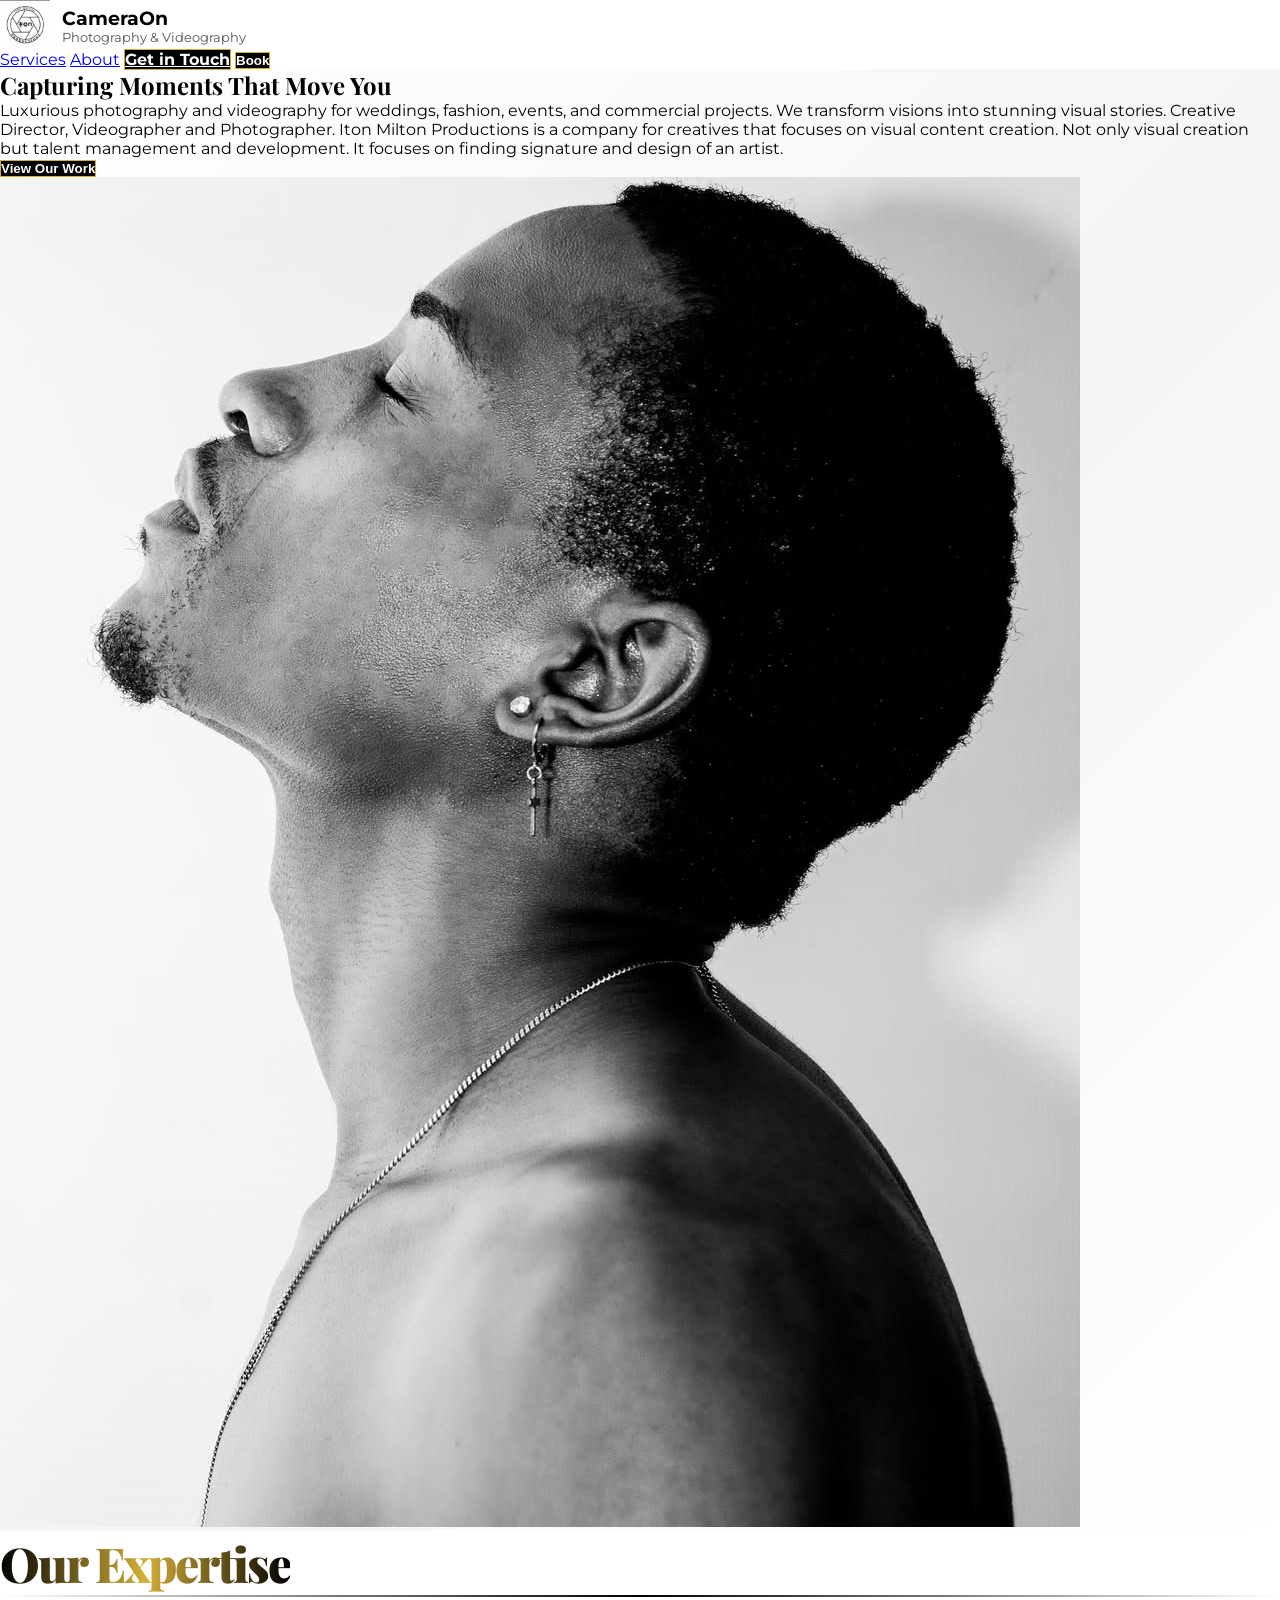
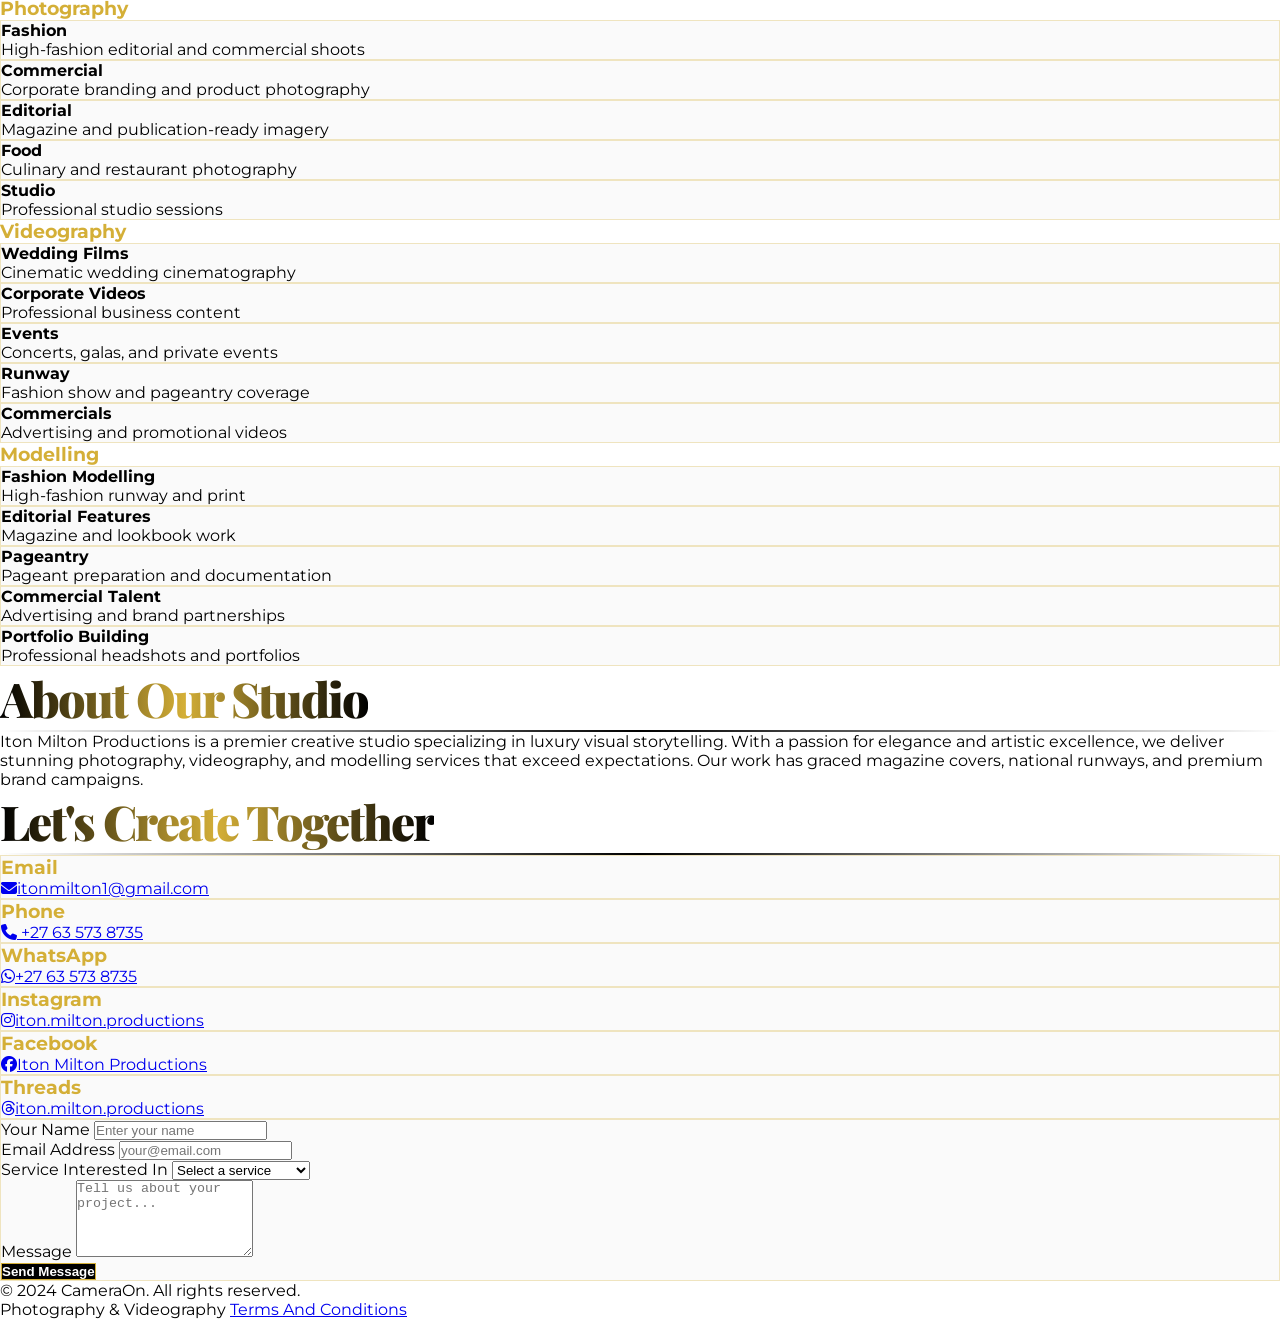
==== index.html @ 228bc928 "Initial frontend-only commit" ====
<!doctype html>
<html lang="en" class="h-full">
<head>
    <meta charset="UTF-8">
    <meta name="viewport" content="width=device-width, initial-scale=1.0">
    <title>CameraOn</title>
    <link rel="icon" href="branding/logo.jpg" type="image/x-icon">
    <script src="https://cdn.tailwindcss.com/3.4.17"></script>
    <script src="/_sdk/element_sdk.js"></script>
    <link href="https://fonts.googleapis.com/css2?family=Playfair+Display:wght@700;900&amp;family=Montserrat:wght@300;400;600;700&amp;display=swap" rel="stylesheet">
    <link rel="stylesheet" href="https://cdnjs.cloudflare.com/ajax/libs/font-awesome/6.5.0/css/all.min.css">
    <link rel="stylesheet" href="styles/itonStyle.css">
    <script src="/_sdk/data_sdk.js" type="text/javascript"></script>
    <script src="https://cdn.emailjs.com/dist/email.min.js"></script>
    <script>
        (function(){
            emailjs.init("XhHowfTLrk1LFshwd");
        })();
    </script>
</head>
<body class="h-full">
<div class="w-full h-full overflow-auto"><!-- Navigation -->
    <nav class="fixed top-0 left-0 right-0 z-50 bg-white bg-opacity-95 backdrop-blur-md border-b border-gray-200">
        <div class="max-w-7xl mx-auto px-4 sm:px-6 lg:px-8 py-4 flex justify-between items-center">
            <div class="flex items-center gap-3"><img src="https://lookaside.fbsbx.com/lookaside/crawler/instagram/iton.milton.productions/profile_pic.jpg" alt="Iton Milton Productions Logo" class="w-12 h-12 rounded-lg object-cover" onerror="console.error('Logo failed to load:', this.src); this.style.display='none';">
                <div class="logo-container">
                    <img src="branding/logo.jpg" alt="Company Logo">
                    <div class="logo-text">
                        <h1>CameraOn</h1>
                        <p>Photography &amp; Videography</p>
                    </div>
                </div>
            </div>
            <div class="flex gap-8 items-center"><a href="#services" class="nav-link hidden md:inline text-sm text-black">Services</a> <a href="#about" class="nav-link hidden md:inline text-sm text-black">About</a> <a href="#contact" class="btn-primary px-6 py-2 rounded-lg text-sm">Get in Touch</a> <button class="btn-primary px-6 py-2 rounded-lg text-sm" onclick="reqBookingPage()">Book</button>
            </div>
        </div>
    </nav><!-- Hero Section -->
    <section class="w-full hero-gradient pt-32 pb-20 px-4">
        <div class="max-w-6xl mx-auto">
            <div class="grid md:grid-cols-2 gap-12 items-center">
                <div class="space-y-8 animate-in">
                    <h1 id="hero-heading" class="text-5xl md:text-6xl font-black leading-tight text-black" style="font-family: 'Playfair Display', serif;">Capturing Moments That Move You</h1>
                    <p id="hero-subheading" class="text-lg text-gray-700 leading-relaxed">Luxurious photography and videography for weddings, fashion, events, and commercial projects. We transform visions into stunning visual stories. Creative Director, Videographer and Photographer. Iton Milton Productions is a company for creatives that focuses on visual content creation. Not only visual creation but talent management and development. It focuses on finding signature and design of an artist.</p><button id="cta-button" class="btn-primary px-8 py-4 rounded-lg font-bold text-lg inline-block"> View Our Work </button>
                </div>
                <div class="hidden md:block space-y-4">
                    <img src="branding/brand-photo.jpg" alt="Company Logo" width="auto" height="auto">
                </div>
            </div>
        </div>
    </section><!-- Services Section -->
    <section id="services" class="w-full py-24 px-4 bg-black border-t border-gray-900">
        <div class="max-w-6xl mx-auto">
            <div class="text-center mb-16">
                <h2 id="services-title" class="section-title mb-6">Our Expertise</h2>
                <div class="divider max-w-xs mx-auto"></div>
            </div>
            <div class="grid md:grid-cols-3 gap-6 mb-8"><!-- Photography Column -->
                <div class="space-y-4">
                    <h3 class="text-2xl font-bold mb-6" style="color: #d4af37;">Photography</h3>
                    <div class="service-card p-6 rounded-lg">
                        <h4 class="font-bold mb-2">Fashion</h4>
                        <p class="text-sm text-gray-400">High-fashion editorial and commercial shoots</p>
                    </div>
                    <div class="service-card p-6 rounded-lg">
                        <h4 class="font-bold mb-2">Commercial</h4>
                        <p class="text-sm text-gray-400">Corporate branding and product photography</p>
                    </div>
                    <div class="service-card p-6 rounded-lg">
                        <h4 class="font-bold mb-2">Editorial</h4>
                        <p class="text-sm text-gray-400">Magazine and publication-ready imagery</p>
                    </div>
                    <div class="service-card p-6 rounded-lg">
                        <h4 class="font-bold mb-2">Food</h4>
                        <p class="text-sm text-gray-400">Culinary and restaurant photography</p>
                    </div>
                    <div class="service-card p-6 rounded-lg">
                        <h4 class="font-bold mb-2">Studio</h4>
                        <p class="text-sm text-gray-400">Professional studio sessions</p>
                    </div>
                </div><!-- Videography Column -->
                <div class="space-y-4">
                    <h3 class="text-2xl font-bold mb-6" style="color: #d4af37;">Videography</h3>
                    <div class="service-card p-6 rounded-lg">
                        <h4 class="font-bold mb-2">Wedding Films</h4>
                        <p class="text-sm text-gray-400">Cinematic wedding cinematography</p>
                    </div>
                    <div class="service-card p-6 rounded-lg">
                        <h4 class="font-bold mb-2">Corporate Videos</h4>
                        <p class="text-sm text-gray-400">Professional business content</p>
                    </div>
                    <div class="service-card p-6 rounded-lg">
                        <h4 class="font-bold mb-2">Events</h4>
                        <p class="text-sm text-gray-400">Concerts, galas, and private events</p>
                    </div>
                    <div class="service-card p-6 rounded-lg">
                        <h4 class="font-bold mb-2">Runway</h4>
                        <p class="text-sm text-gray-400">Fashion show and pageantry coverage</p>
                    </div>
                    <div class="service-card p-6 rounded-lg">
                        <h4 class="font-bold mb-2">Commercials</h4>
                        <p class="text-sm text-gray-400">Advertising and promotional videos</p>
                    </div>
                </div><!-- Modelling & More Column -->
                <div class="space-y-4">
                    <h3 class="text-2xl font-bold mb-6" style="color: #d4af37;">Modelling</h3>
                    <div class="service-card p-6 rounded-lg">
                        <h4 class="font-bold mb-2">Fashion Modelling</h4>
                        <p class="text-sm text-gray-400">High-fashion runway and print</p>
                    </div>
                    <div class="service-card p-6 rounded-lg">
                        <h4 class="font-bold mb-2">Editorial Features</h4>
                        <p class="text-sm text-gray-400">Magazine and lookbook work</p>
                    </div>
                    <div class="service-card p-6 rounded-lg">
                        <h4 class="font-bold mb-2">Pageantry</h4>
                        <p class="text-sm text-gray-400">Pageant preparation and documentation</p>
                    </div>
                    <div class="service-card p-6 rounded-lg">
                        <h4 class="font-bold mb-2">Commercial Talent</h4>
                        <p class="text-sm text-gray-400">Advertising and brand partnerships</p>
                    </div>
                    <div class="service-card p-6 rounded-lg">
                        <h4 class="font-bold mb-2">Portfolio Building</h4>
                        <p class="text-sm text-gray-400">Professional headshots and portfolios</p>
                    </div>
                </div>
            </div>
        </div>
    </section><!-- About Section -->
    <section id="about" class="w-full py-24 px-4 bg-gradient-to-b from-black to-gray-950 border-t border-gray-900">
        <div class="max-w-4xl mx-auto">
            <div class="text-center mb-12">
                <h2 id="about-title" class="section-title mb-6">About Our Studio</h2>
                <div class="divider max-w-xs mx-auto"></div>
            </div>
            <p id="about-description" class="text-lg text-gray-300 leading-relaxed text-center">Iton Milton Productions is a premier creative studio specializing in luxury visual storytelling. With a passion for elegance and artistic excellence, we deliver stunning photography, videography, and modelling services that exceed expectations. Our work has graced magazine covers, national runways, and premium brand campaigns.</p>
        </div>
    </section>
    <section id="contact" class="w-full py-24 px-4 bg-black border-t border-gray-900">
        <div class="max-w-4xl mx-auto">
            <div class="text-center mb-12">
                <h2 class="section-title mb-6">Let's Create Together</h2>
                <div class="divider max-w-xs mx-auto"></div>
            </div>
            <div class="grid md:grid-cols-2 gap-8 mb-12">
                <div class="service-card p-8 rounded-lg text-center">
                    <h3 class="text-2xl font-bold mb-4" style="color: #d4af37;">Email</h3>
                    <a id="contact-email" href="mailto:itonmilton1@gmail.com" target="_blank" class="text-gray-300 hover:gold-accent transition">
                        <i class="fa-solid fa-envelope mr-2"></i>itonmilton1@gmail.com </a>
                </div>
                <div class="service-card p-8 contact-links rounded-lg text-center">
                    <h3 class="text-2xl font-bold mb-4" style="color: #d4af37;">Phone</h3>
                    <a id="contact-phone" href="tel:+27635738735" target="_blank" class="text-gray-300 hover:gold-accent transition">
                        <i class="fa-solid fa-phone mr-2"></i> +27 63 573 8735</a>
                </div>
                <div class="service-card p-8 rounded-lg text-center">
                    <h3 class="text-2xl font-bold mb-4" style="color: #d4af37;">WhatsApp</h3>
                    <a id="contact-whatsapp" href="https://wa.me/27635738735" target="_blank" class="text-gray-300 hover:gold-accent transition">
                        <i class="fa-brands fa-whatsapp mr-2"></i>+27 63 573 8735 </a>
                </div>
                <div class="service-card p-8 rounded-lg text-center">
                    <h3 class="text-2xl font-bold mb-4" style="color: #d4af37;">Instagram</h3>
                    <a id="contact-instagram" href="https://www.instagram.com/iton.milton.productions" target="_blank" class="text-gray-300 hover:gold-accent transition">
                        <i class="fa-brands fa-instagram mr-2"></i>iton.milton.productions</a>
                </div>
                <div class="service-card p-8 rounded-lg text-center">
                    <h3 class="text-2xl font-bold mb-4" style="color: #d4af37;">Facebook</h3>
                    <a id="contact-facebook" href="https://web.facebook.com/miltonphotographic" target="_blank" class="text-gray-300 hover:gold-accent transition">
                        <i class="fa-brands fa-facebook mr-2"></i>Iton Milton Productions
                    </a>
                </div>
                <div class="service-card p-8 rounded-lg text-center">
                    <h3 class="text-2xl font-bold mb-4" style="color: #d4af37;">Threads</h3>
                    <a id="contact-threads" href="https://www.threads.com/@iton.milton.productions" target="_blank" class="text-gray-300 hover:gold-accent transition">
                        <i class="fa-brands fa-threads mr-2"></i>iton.milton.productions</a>
                </div>
            </div>
            <form id="contact-form" class="service-card p-8 rounded-lg max-w-2xl mx-auto space-y-6">
                <div>
                    <label for="name" class="block text-sm font-bold mb-2">Your Name</label>
                    <input type="text" id="name" name="user_name" placeholder="Enter your name" class="w-full bg-gray-900 border border-gray-700 rounded-lg px-4 py-3 text-white focus:border-yellow-500 focus:outline-none transition">
                </div>
                <div>
                    <label for="email" class="block text-sm font-bold mb-2">Email Address</label>
                    <input type="email" id="email" name="user_email" placeholder="your@email.com" class="w-full bg-gray-900 border border-gray-700 rounded-lg px-4 py-3 text-white focus:border-yellow-500 focus:outline-none transition">
                </div>
                <div>
                    <label for="service" class="block text-sm font-bold mb-2">Service Interested In</label>
                    <select id="service" name="service" class="w-full bg-gray-900 border border-gray-700 rounded-lg px-4 py-3 text-white focus:border-yellow-500 focus:outline-none transition">
                        <option value="">Select a service</option>
                        <option value="photography">Photography</option>
                        <option value="videography">Videography</option>
                        <option value="modelling">Modelling</option>
                        <option value="combined">Combined Services</option>
                    </select>
                </div>
                <div>
                    <label for="message" class="block text-sm font-bold mb-2">Message</label>
                    <textarea id="message" name="message" placeholder="Tell us about your project..." rows="5" class="w-full bg-gray-900 border border-gray-700 rounded-lg px-4 py-3 text-white focus:border-yellow-500 focus:outline-none transition resize-none"></textarea>
                </div>
                <button type="submit" class="btn-primary w-full py-3 rounded-lg font-bold text-lg">Send Message</button>
            </form>
        </div>
    </section><!-- Footer -->
    <footer class="w-full bg-black border-t border-gray-900 py-8 px-4">
        <div class="max-w-6xl mx-auto text-center">
            <p class="text-gray-500 text-sm">© 2024 CameraOn. All rights reserved.</p>
            <p class="text-gray-600 text-xs mt-2">Photography &amp; Videography <a href="TermsAndConditions.html" target="_blank"><u>Terms And Conditions</u></a></p>
        </div>
    </footer>
</div>
<script src="scripts/itonScript.js"></script>
<script src="scripts/itonScript2.js"></script></body>
<script>
    const API_BASE_URL = window.location.hostname === "localhost"
        ? "http://localhost:5000"
        : "https://your-backend-url.koyeb.app";

    function reqBookingPage(){
        window.location.href = 'Book.html';
    }
</script>
</html>
---- styles/itonStyle.css ----
* {
    margin: 0;
    padding: 0;
    box-sizing: border-box;
}

.logo-container {
    display: flex;
    align-items: center;
}

.logo-container img {
    width: 50px;
    height: 50px;
    margin-right: 12px;
}

.logo-text {
    display: flex;
    flex-direction: column;
}

.logo-text h1 {
    margin: 0;
    font-size: 1.2rem;
    font-weight: bold;
    color: #000;
}

.logo-text p {
    margin: 0;
    font-size: 0.8rem;
    color: #555;
}

html, body {
    height: 100%;
    font-family: 'Montserrat', sans-serif;
    box-sizing: border-box;
}

body {
    background: #ffffff;
    color: #000000;
}

.hero-gradient {
    background: linear-gradient(135deg, #ffffff 0%, #f5f5f5 50%, #ffffff 100%);
}

.gold-accent {
    color: #000000;
}

.service-card {
    background: rgba(0, 0, 0, 0.02);
    border: 1px solid rgba(212, 175, 55, 0.3);
    backdrop-filter: blur(10px);
    transition: all 0.3s ease;
}

.service-card:hover {
    background: rgba(0, 0, 0, 0.05);
    border-color: #d4af37;
    transform: translateY(-4px);
    box-shadow: 0 8px 20px rgba(212, 175, 55, 0.15);
}

.btn-primary {
    background: #000000;
    color: #ffffff;
    font-weight: 700;
    transition: all 0.3s ease;
    border: 1px solid #d4af37;
}

.btn-primary:hover {
    transform: translateY(-2px);
    box-shadow: 0 10px 30px rgba(212, 175, 55, 0.3);
    background: #1a1a1a;
    border-color: #d4af37;
}

.section-title {
    font-family: 'Playfair Display', serif;
    font-size: 3rem;
    font-weight: 900;
    letter-spacing: -2px;
    color: #000000;
    position: relative;
    display: inline-block;
    background: linear-gradient(90deg, #000000 0%, #d4af37 50%, #000000 100%);
    -webkit-background-clip: text;
    -webkit-text-fill-color: transparent;
    background-clip: text;
}

.divider {
    height: 2px;
    background: linear-gradient(90deg, transparent, #000000, transparent);
}

.nav-link {
    position: relative;
    transition: color 0.3s ease;
}

.nav-link::after {
    content: '';
    position: absolute;
    bottom: -2px;
    left: 0;
    width: 0;
    height: 1px;
    background: #d4af37;
    transition: width 0.3s ease;
}

.nav-link:hover::after {
    width: 100%;
}

@keyframes fadeInUp {
    from {
        opacity: 0;
        transform: translateY(20px);
    }
    to {
        opacity: 1;
        transform: translateY(0);
    }
}

.animate-in {
    animation: fadeInUp 0.6s ease forwards;
}

.service-grid {
    display: grid;
    grid-template-columns: repeat(auto-fit, minmax(250px, 1fr));
    gap: 2rem;
}

@media (max-width: 768px) {
    .section-title {
        font-size: 2rem;
    }
}
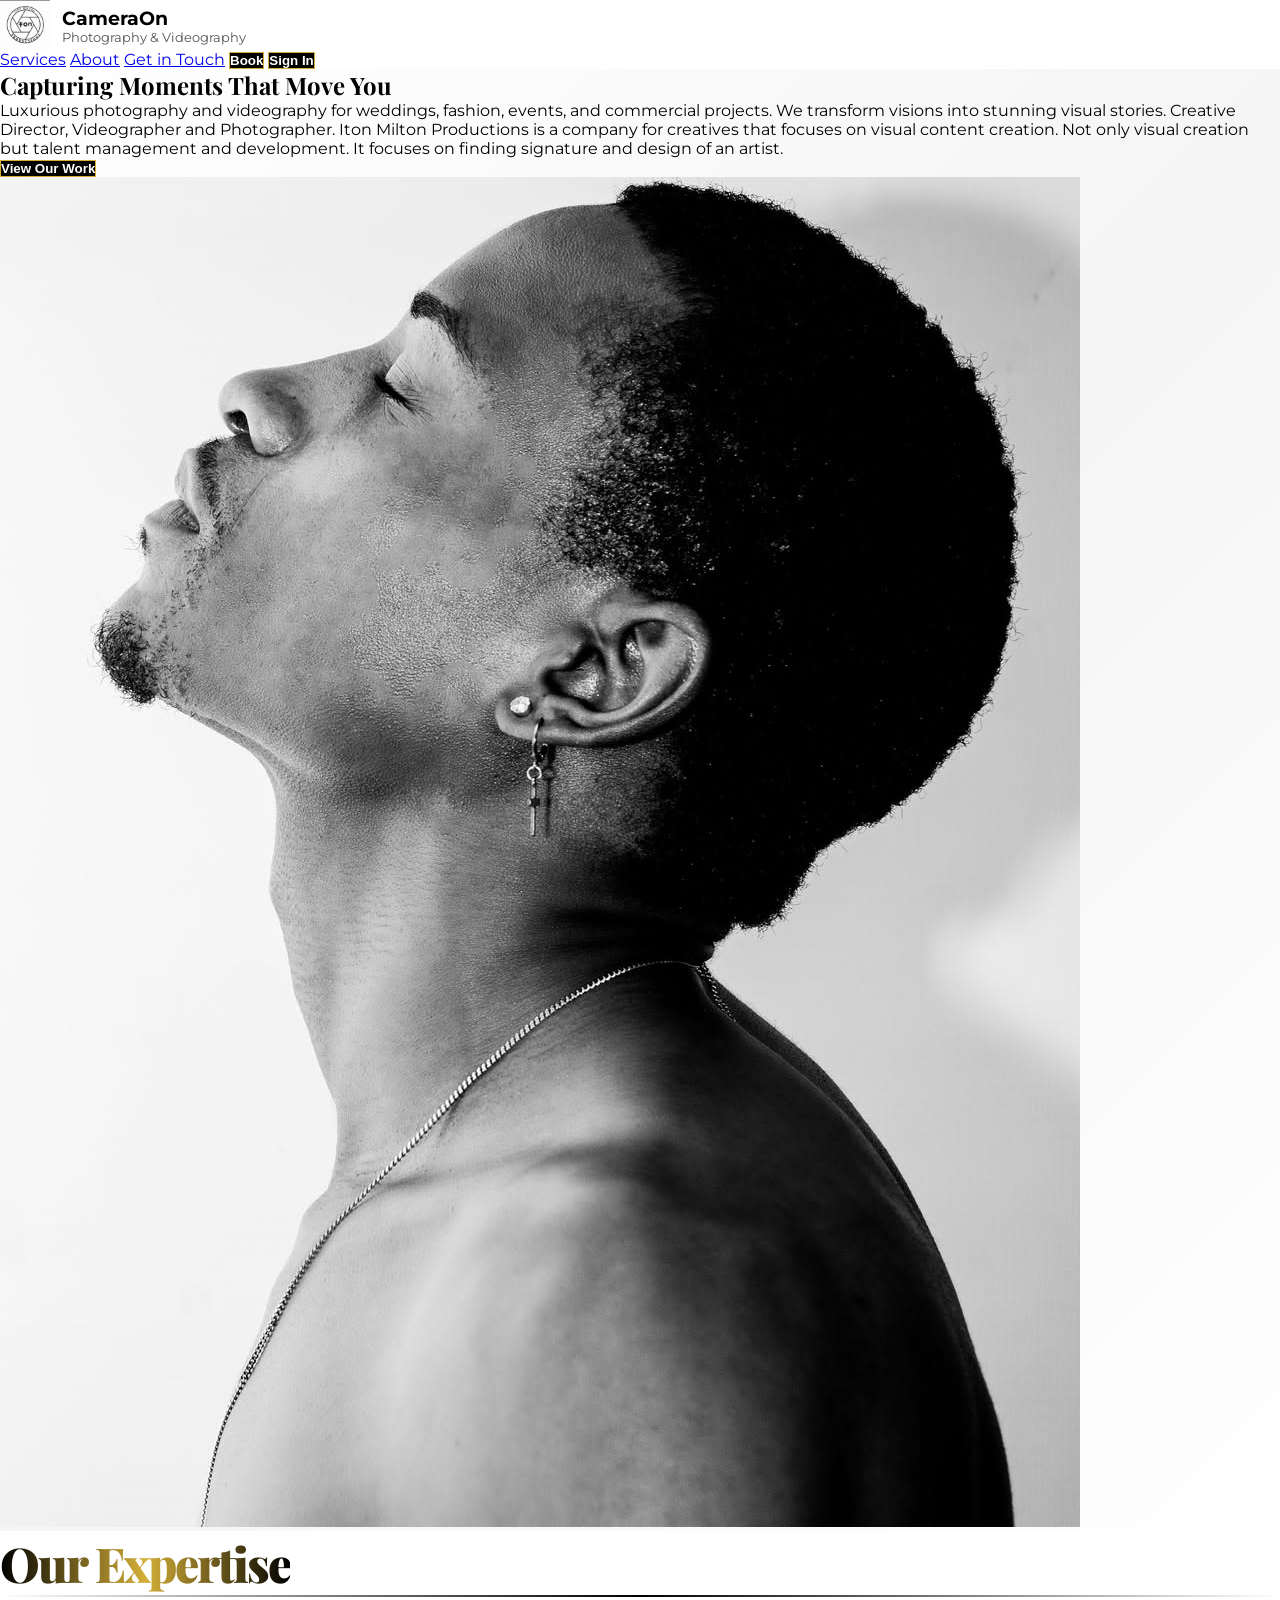
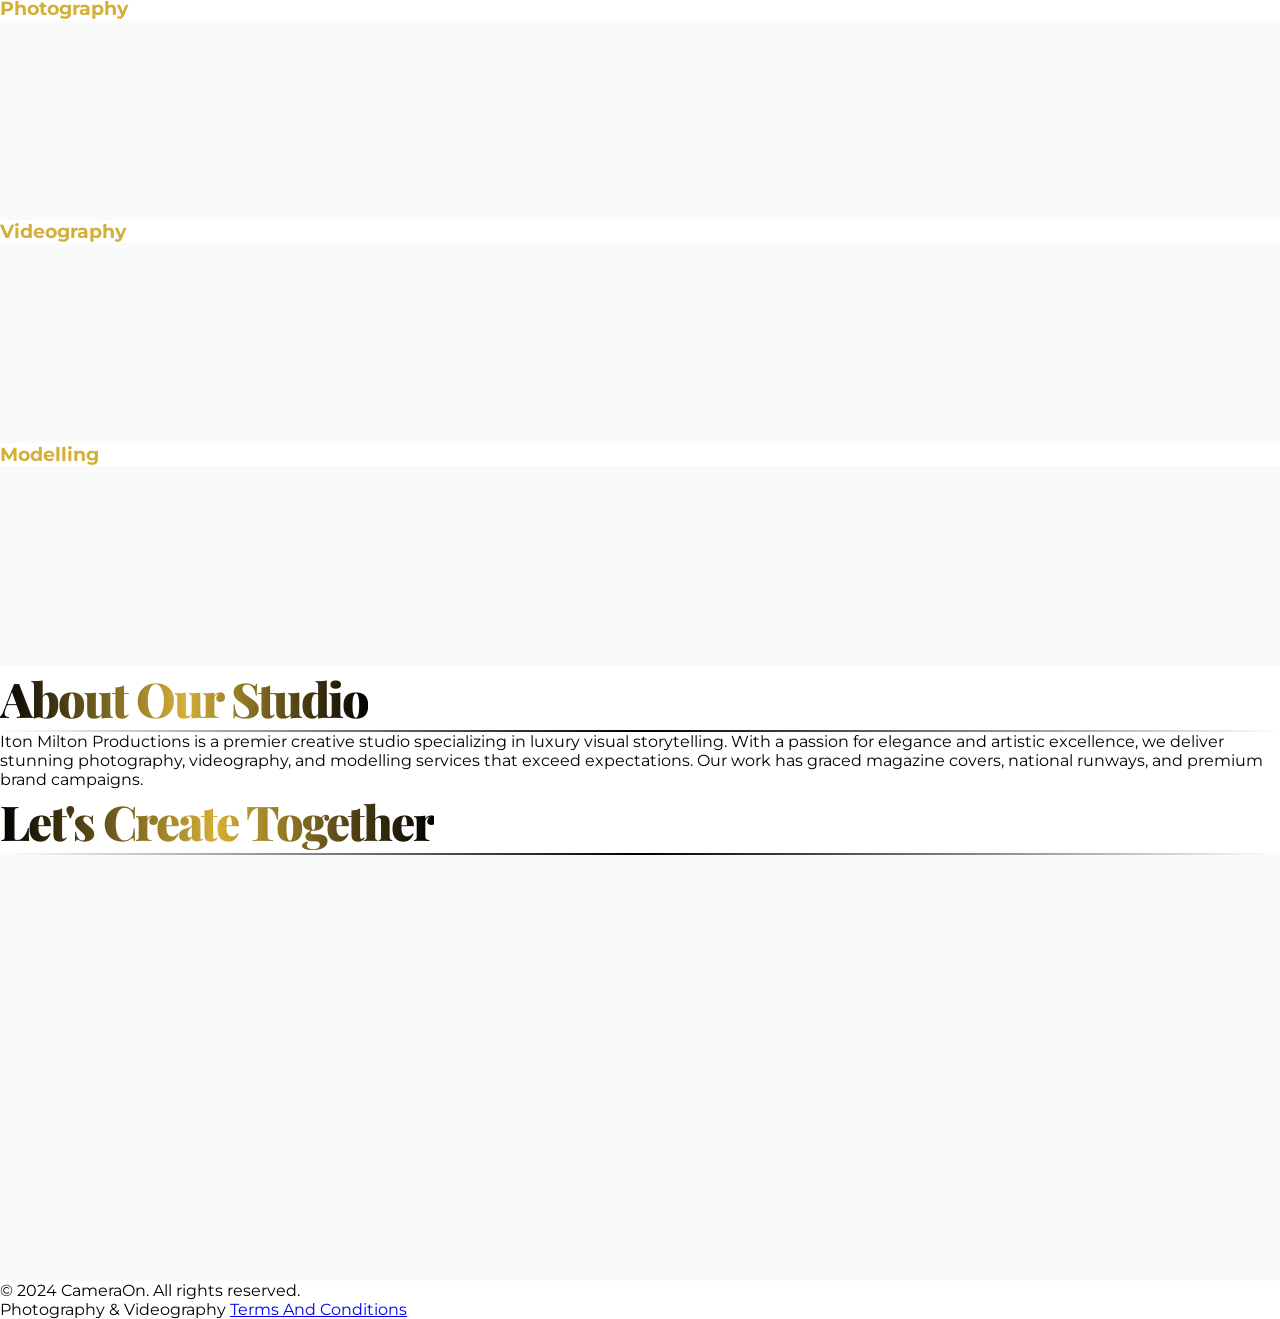
==== commit ed4a385c: "Added script for google client one tap" ====
--- a/index.html
+++ b/index.html
@@ -12,6 +12,7 @@
     <link rel="stylesheet" href="styles/itonStyle.css">
     <script src="/_sdk/data_sdk.js" type="text/javascript"></script>
     <script src="https://cdn.emailjs.com/dist/email.min.js"></script>
+    <script src="https://accounts.google.com/gsi/client" async defer></script>
     <script>
         (function(){
             emailjs.init("XhHowfTLrk1LFshwd");
@@ -31,10 +32,10 @@
                     </div>
                 </div>
             </div>
-            <div class="flex gap-8 items-center"><a href="#services" class="nav-link hidden md:inline text-sm text-black">Services</a> <a href="#about" class="nav-link hidden md:inline text-sm text-black">About</a> <a href="#contact" class="btn-primary px-6 py-2 rounded-lg text-sm">Get in Touch</a> <button class="btn-primary px-6 py-2 rounded-lg text-sm" onclick="reqBookingPage()">Book</button>
-            </div>
-        </div>
-    </nav><!-- Hero Section -->
+            <div class="flex gap-8 items-center"><a href="#services" class="nav-link hidden md:inline text-sm text-black">Services</a> <a href="#about" class="nav-link hidden md:inline text-sm text-black">About</a> <a href="#contact" class="nav-link hidden md:inline text-sm text-black">Get in Touch</a> <button class="btn-primary px-6 py-2 rounded-lg text-sm" onclick="reqBookingPage()">Book</button> <button class="btn-primary px-6 py-2 rounded-lg text-sm" onclick="window.location.href = 'login/login.html'">Sign In</button>
+            </div>
+        </div>
+    </nav>
     <section class="w-full hero-gradient pt-32 pb-20 px-4">
         <div class="max-w-6xl mx-auto">
             <div class="grid md:grid-cols-2 gap-12 items-center">
@@ -205,7 +206,7 @@
     <footer class="w-full bg-black border-t border-gray-900 py-8 px-4">
         <div class="max-w-6xl mx-auto text-center">
             <p class="text-gray-500 text-sm">© 2024 CameraOn. All rights reserved.</p>
-            <p class="text-gray-600 text-xs mt-2">Photography &amp; Videography <a href="TermsAndConditions.html" target="_blank"><u>Terms And Conditions</u></a></p>
+            <p class="text-gray-600 text-xs mt-2">Photography &amp; Videography <a href="../TermsAndConditions.html" target="_blank"><u>Terms And Conditions</u></a></p>
         </div>
     </footer>
 </div>
@@ -214,10 +215,10 @@
 <script>
     const API_BASE_URL = window.location.hostname === "localhost"
         ? "http://localhost:5000"
-        : "https://your-backend-url.koyeb.app";
+        : "https://cameraon-backend.onrender.com";
 
     function reqBookingPage(){
-        window.location.href = 'Book.html';
+        window.location.href = 'book/Book.html';
     }
 </script>
 </html>
